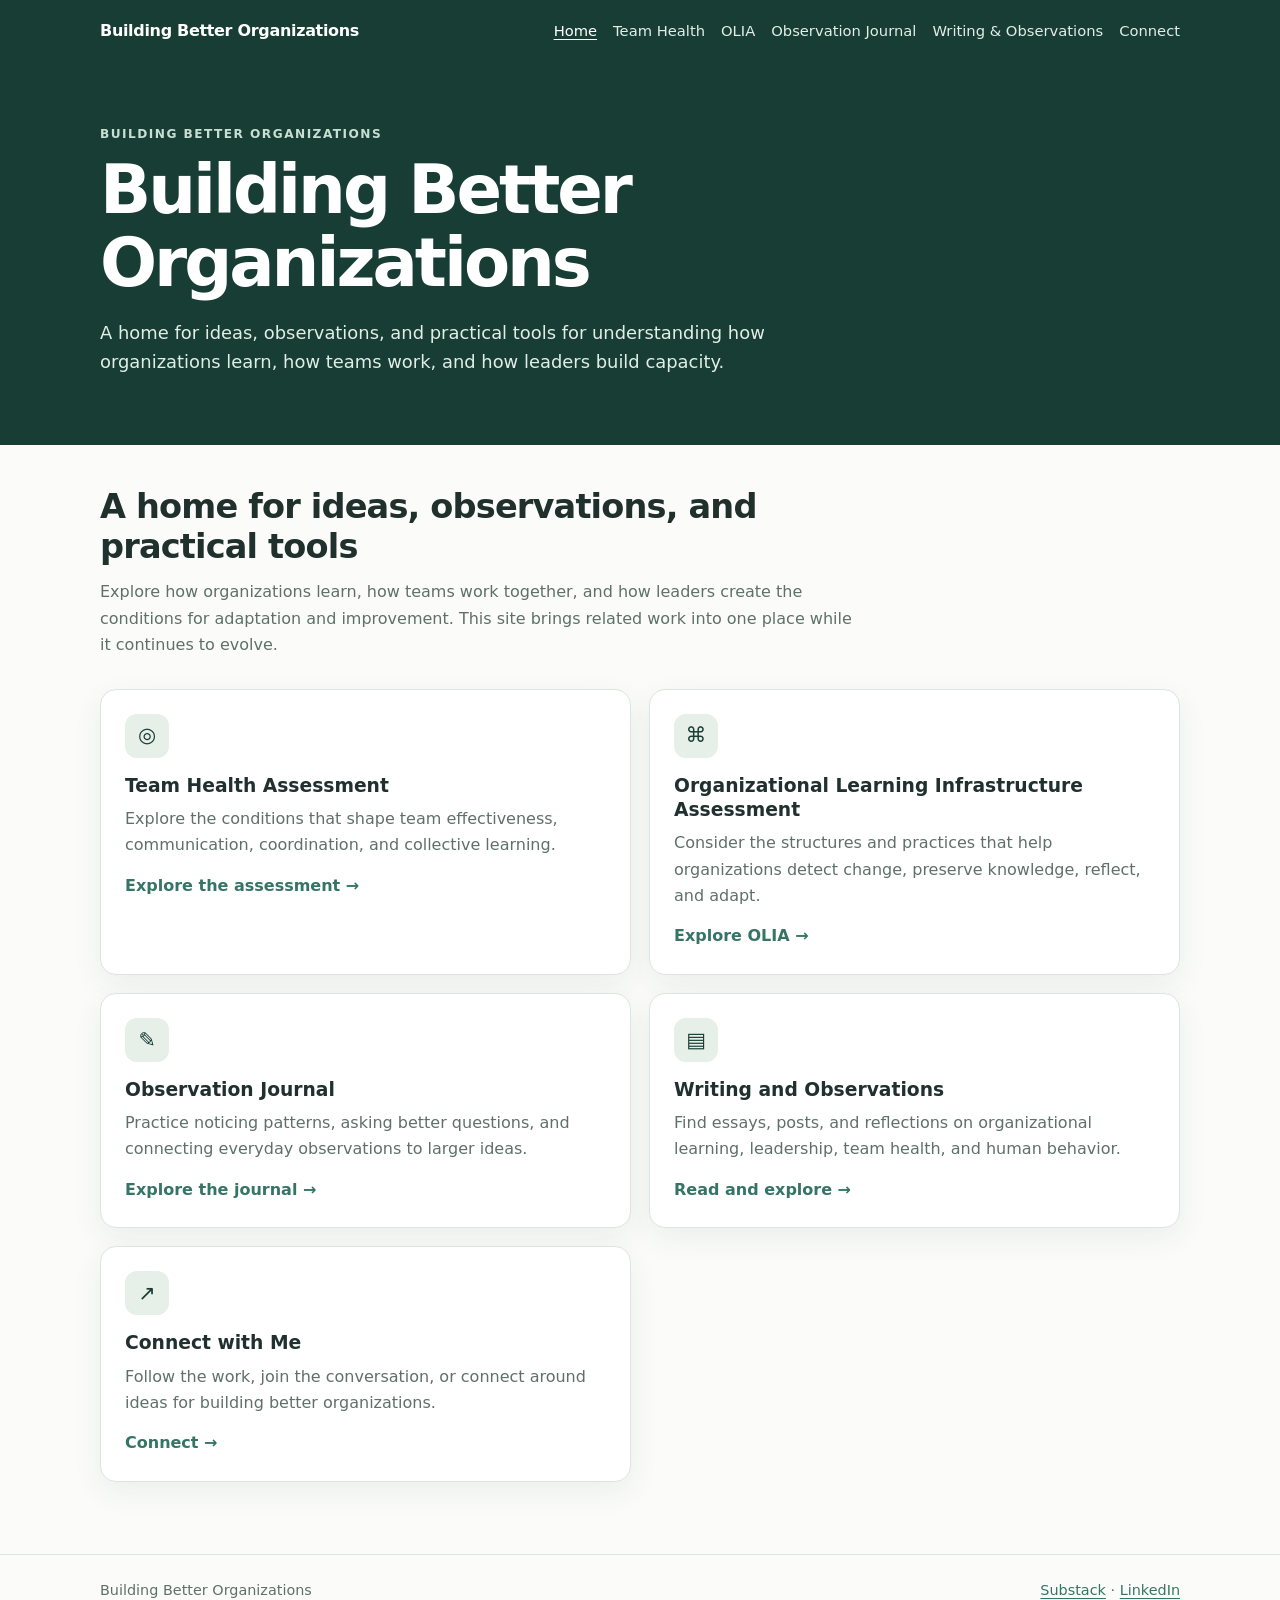
==== index.html @ 639ab766 "Remove empty callout section from index.html" ====
<!doctype html>
<html lang="en">
<head>
  <meta charset="utf-8">
  <meta name="viewport" content="width=device-width, initial-scale=1">
  <meta name="description" content="A home for ideas, observations, and practical tools for understanding how organizations learn, how teams work, and how leaders build capacity.">
  <title>Building Better Organizations | Building Better Organizations</title>
  <link rel="stylesheet" href="assets/style.css">
</head>
<body>
<header>
  <div class="wrap">
    <div class="topbar">
      <a class="brand" href="index.html">Building Better Organizations</a>
      <nav aria-label="Main navigation">
        <a href="index.html" aria-current="page">Home</a>
<a href="pages/team-health-assessment.html">Team Health</a>
<a href="pages/olia.html">OLIA</a>
<a href="pages/observation-journal.html">Observation Journal</a>
<a href="pages/writing-and-observations.html">Writing & Observations</a>
<a href="pages/connect.html">Connect</a>
      </nav>
    </div>
    <section class="hero">
      <div class="eyebrow">Building Better Organizations</div>
      <h1>Building Better Organizations</h1>
      <p>A home for ideas, observations, and practical tools for understanding how organizations learn, how teams work, and how leaders build capacity.</p>
    </section>
  </div>
</header>
<main class="wrap">

<section class="section-intro">
  <h2>A home for ideas, observations, and practical tools</h2>
  <p class="muted">Explore how organizations learn, how teams work together, and how leaders create the conditions for adaptation and improvement. This site brings related work into one place while it continues to evolve.</p>
</section>
<section class="cards" aria-label="Explore the site">
  <a class="card" href="pages/team-health-assessment.html">
    <span class="card-icon" aria-hidden="true">◎</span>
    <h3>Team Health Assessment</h3>
    <p>Explore the conditions that shape team effectiveness, communication, coordination, and collective learning.</p>
    <span class="arrow">Explore the assessment →</span>
  </a>
  <a class="card" href="pages/olia.html">
    <span class="card-icon" aria-hidden="true">⌘</span>
    <h3>Organizational Learning Infrastructure Assessment</h3>
    <p>Consider the structures and practices that help organizations detect change, preserve knowledge, reflect, and adapt.</p>
    <span class="arrow">Explore OLIA →</span>
  </a>
  <a class="card" href="pages/observation-journal.html">
    <span class="card-icon" aria-hidden="true">✎</span>
    <h3>Observation Journal</h3>
    <p>Practice noticing patterns, asking better questions, and connecting everyday observations to larger ideas.</p>
    <span class="arrow">Explore the journal →</span>
  </a>
  <a class="card" href="pages/writing-and-observations.html">
    <span class="card-icon" aria-hidden="true">▤</span>
    <h3>Writing and Observations</h3>
    <p>Find essays, posts, and reflections on organizational learning, leadership, team health, and human behavior.</p>
    <span class="arrow">Read and explore →</span>
  </a>
  <a class="card" href="pages/connect.html">
    <span class="card-icon" aria-hidden="true">↗</span>
    <h3>Connect with Me</h3>
    <p>Follow the work, join the conversation, or connect around ideas for building better organizations.</p>
    <span class="arrow">Connect →</span>
  </a>
</section>
 
</main>
<footer>
  <div class="wrap foot-inner">
    <span>Building Better Organizations</span>
    <span><a href="https://substack.com/@buildingbetterorganizations">Substack</a> · <a href="https://www.linkedin.com/in/chris-clause-phd-4a120318">LinkedIn</a></span>
  </div>
</footer>
</body>
</html>
---- assets/style.css ----
:root {
  --ink: #20312d;
  --muted: #5f706a;
  --forest: #173d35;
  --sage: #e7efe9;
  --paper: #fbfcfa;
  --line: #dce5df;
  --accent: #367565;
  --white: #ffffff;
  --shadow: 0 10px 30px rgba(23, 61, 53, .07);
}
* { box-sizing: border-box; }
html { scroll-behavior: smooth; }
body {
  margin: 0; background: var(--paper); color: var(--ink);
  font: 16px/1.65 system-ui, -apple-system, BlinkMacSystemFont, "Segoe UI", sans-serif;
}
a { color: var(--accent); text-underline-offset: 3px; }
a:hover { color: var(--forest); }
.wrap { width: min(1080px, calc(100% - 40px)); margin: 0 auto; }
header { background: var(--forest); color: var(--white); }
.topbar { display: flex; align-items: center; justify-content: space-between; gap: 24px; padding: 18px 0; }
.brand { color: white; text-decoration: none; font-weight: 750; letter-spacing: -.02em; }
nav { display: flex; flex-wrap: wrap; gap: 16px; }
nav a { color: #e1eee8; text-decoration: none; font-size: .92rem; }
nav a:hover, nav a[aria-current="page"] { color: white; text-decoration: underline; }
.hero { padding: 62px 0 68px; }
.eyebrow { text-transform: uppercase; letter-spacing: .12em; font-size: .76rem; font-weight: 750; color: #c7ded3; }
h1 { font-size: clamp(2.25rem, 6vw, 4.2rem); line-height: 1.08; letter-spacing: -.045em; margin: 10px 0 18px; max-width: 850px; }
.hero p { max-width: 720px; color: #e1eee8; font-size: 1.12rem; margin: 0; }
main { padding: 42px 0 72px; }
.section-intro { max-width: 760px; margin-bottom: 30px; }
h2 { line-height: 1.2; letter-spacing: -.025em; font-size: clamp(1.55rem, 3vw, 2.1rem); margin: 0 0 12px; }
h3 { line-height: 1.3; margin: 0 0 8px; }
p { margin: 0 0 14px; }
.muted { color: var(--muted); }
.cards { display: grid; grid-template-columns: repeat(2, minmax(0, 1fr)); gap: 18px; }
.card { display: block; background: white; border: 1px solid var(--line); border-radius: 16px; padding: 24px; color: inherit; text-decoration: none; box-shadow: var(--shadow); transition: transform .15s ease, border-color .15s ease; }
a.card:hover { transform: translateY(-2px); border-color: #9ebcaf; color: inherit; }
.card-icon { display: inline-grid; place-items: center; width: 44px; height: 44px; border-radius: 12px; background: var(--sage); color: var(--forest); font-size: 1.3rem; margin-bottom: 16px; }
.card p { color: var(--muted); margin-bottom: 14px; }
.arrow { font-weight: 700; color: var(--accent); }
.pill { display: inline-block; border-radius: 999px; padding: 4px 10px; background: var(--sage); color: var(--forest); font-size: .78rem; font-weight: 700; margin-bottom: 12px; }
.callout { margin-top: 30px; background: var(--sage); border-radius: 16px; padding: 24px; }
.link-list { list-style: none; padding: 0; margin: 22px 0; }
.link-list li { padding: 14px 0; border-bottom: 1px solid var(--line); }
.link-list li:last-child { border-bottom: 0; }
.btn { display: inline-block; background: var(--forest); color: white; padding: 11px 17px; border-radius: 9px; text-decoration: none; font-weight: 700; margin: 5px 8px 5px 0; }
.btn:hover { color: white; background: var(--accent); }
.btn.secondary { background: white; color: var(--forest); border: 1px solid var(--line); }
.small-note { font-size: .9rem; color: var(--muted); }
footer { border-top: 1px solid var(--line); padding: 24px 0; color: var(--muted); font-size: .9rem; }
footer .foot-inner { display: flex; flex-wrap: wrap; justify-content: space-between; gap: 12px; }
@media (max-width: 720px) {
  .topbar { align-items: flex-start; flex-direction: column; gap: 10px; }
  nav { gap: 12px; }
  .hero { padding: 46px 0 50px; }
  .cards { grid-template-columns: 1fr; }
  main { padding-top: 32px; }
}
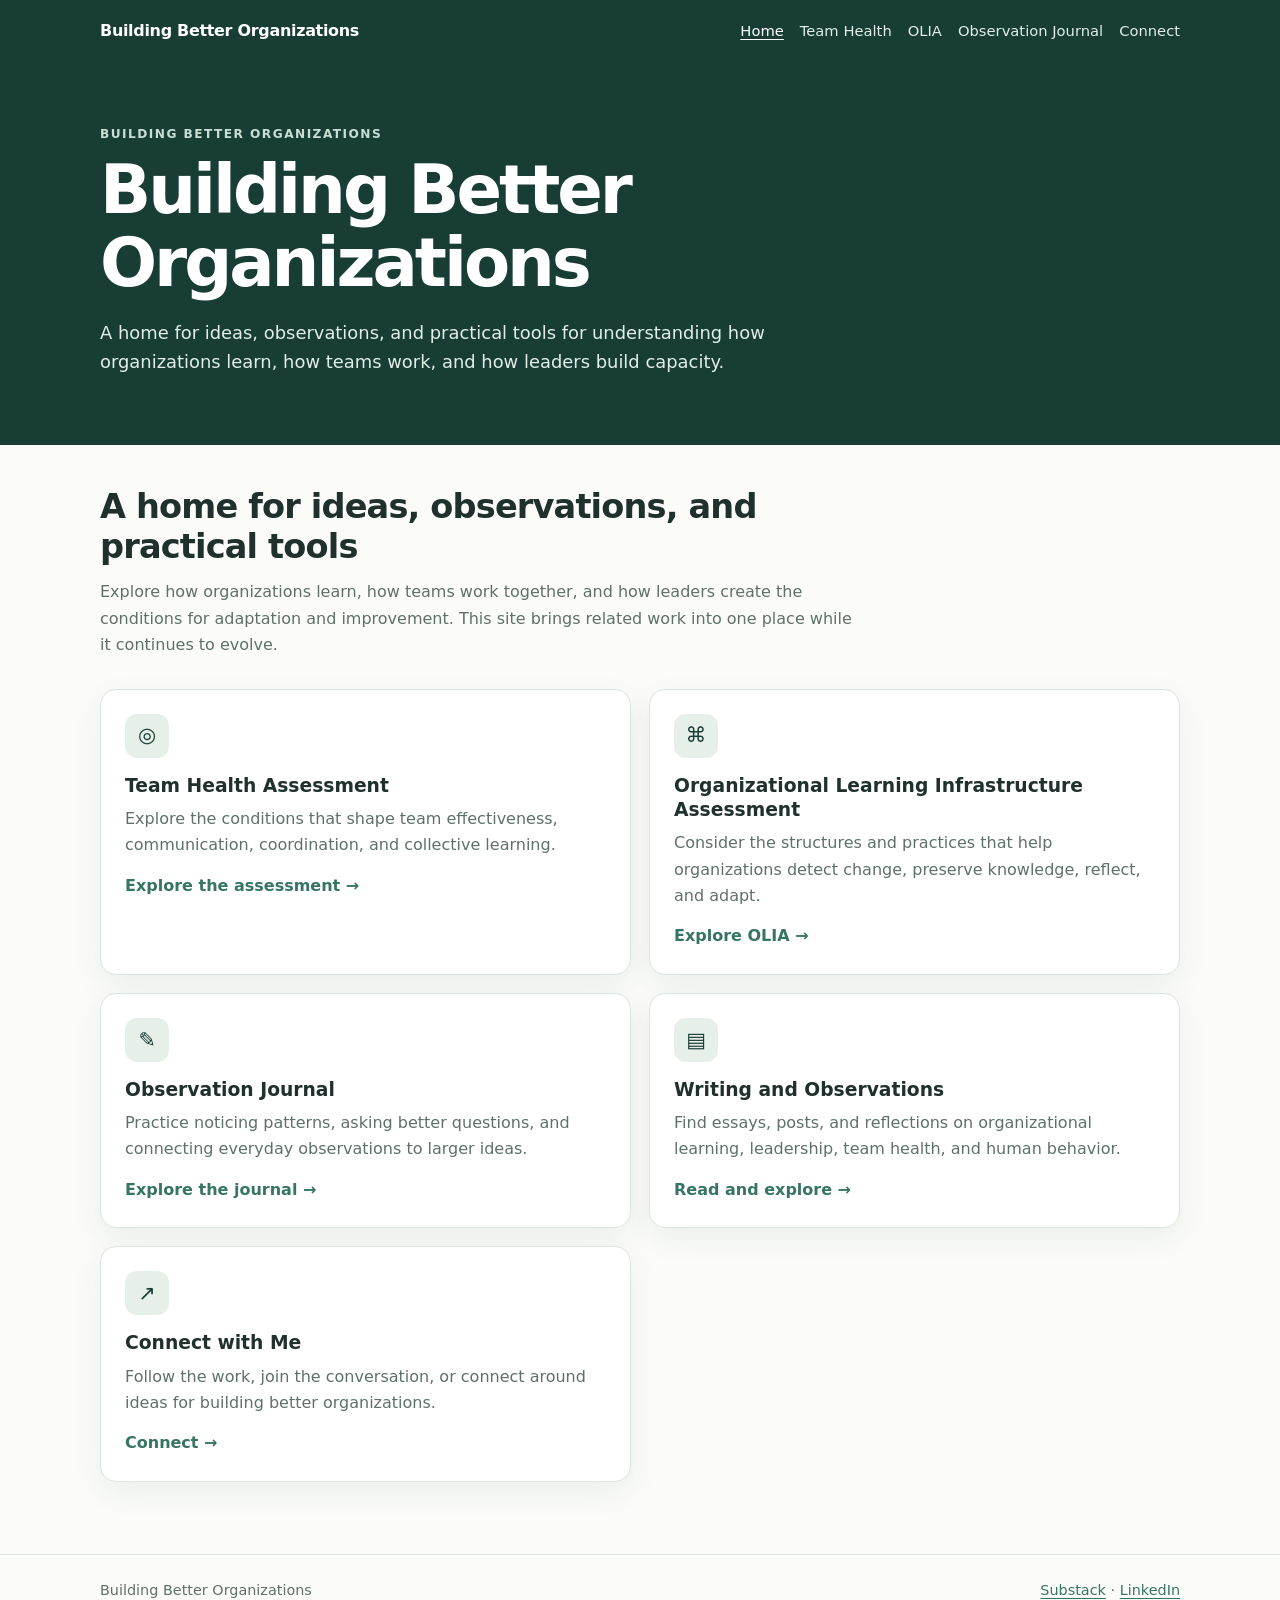
==== commit 08832aed: "Remove 'Writing & Observations' link from index.html Removed link to 'Writing & Observations' from n" ====
--- a/index.html
+++ b/index.html
@@ -17,7 +17,6 @@
 <a href="pages/team-health-assessment.html">Team Health</a>
 <a href="pages/olia.html">OLIA</a>
 <a href="pages/observation-journal.html">Observation Journal</a>
-<a href="pages/writing-and-observations.html">Writing & Observations</a>
 <a href="pages/connect.html">Connect</a>
       </nav>
     </div>
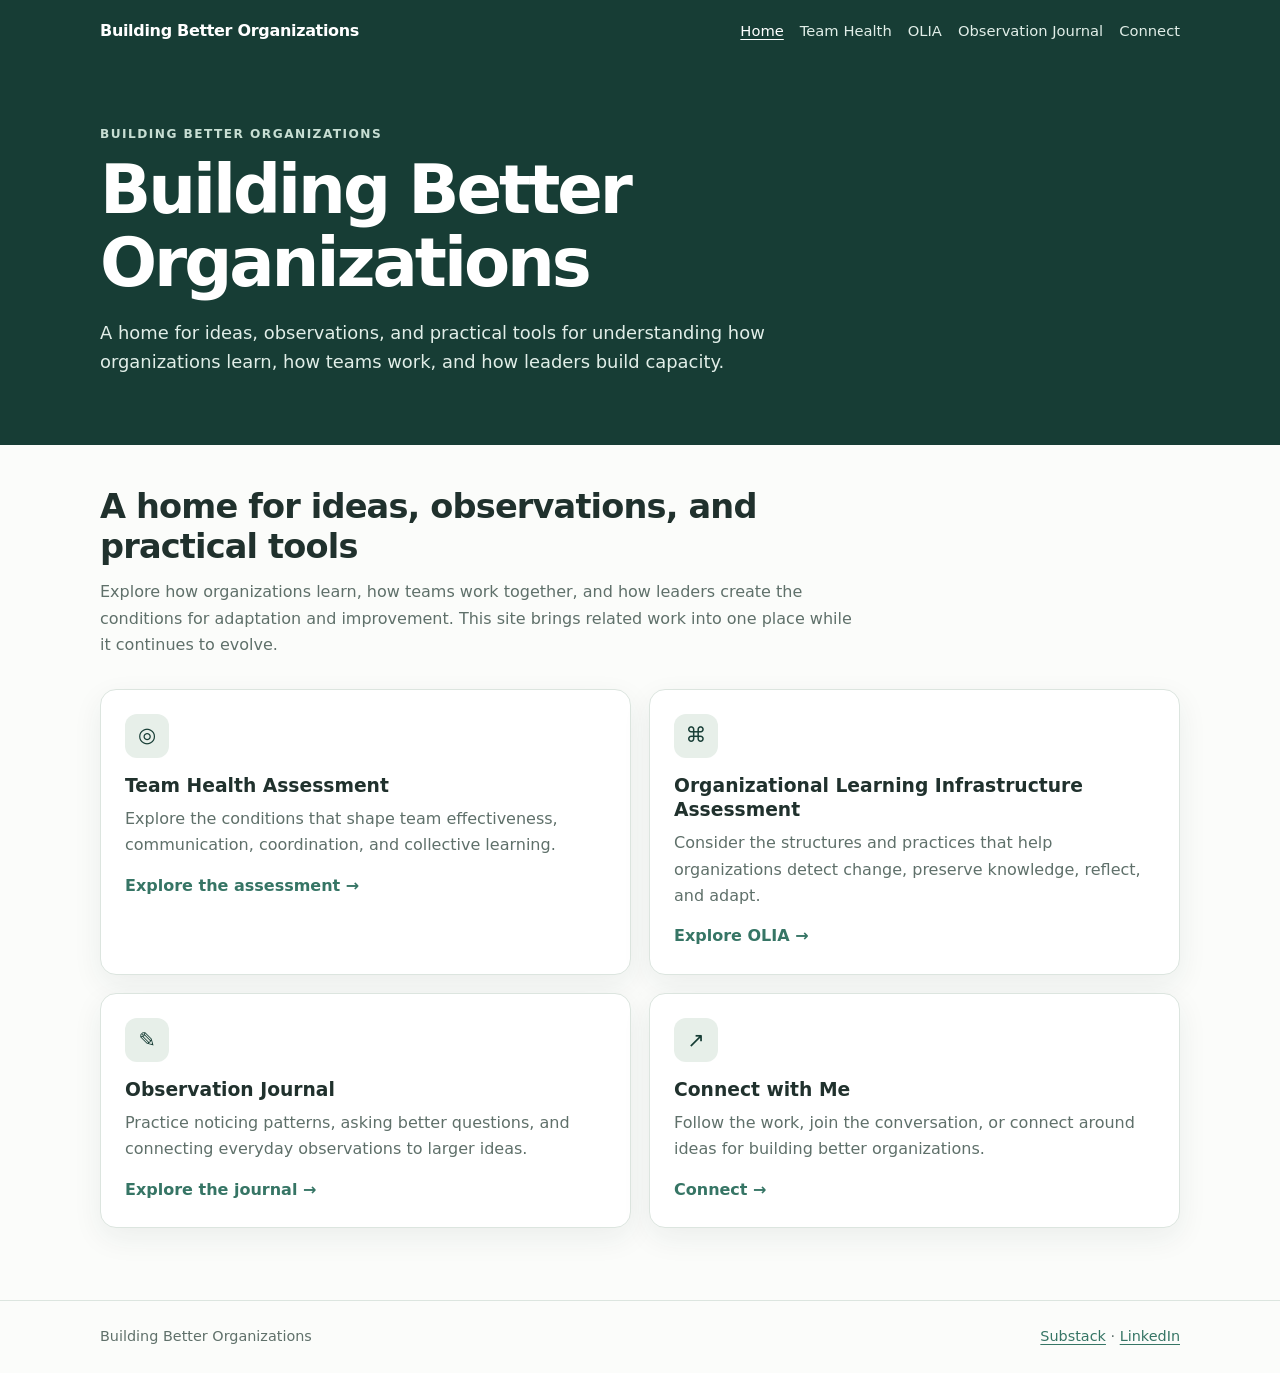
==== commit a683e515: "Remove 'Writing and Observations' card from index.html Removed the 'Writing and Observations' card f" ====
--- a/index.html
+++ b/index.html
@@ -52,12 +52,6 @@
     <p>Practice noticing patterns, asking better questions, and connecting everyday observations to larger ideas.</p>
     <span class="arrow">Explore the journal →</span>
   </a>
-  <a class="card" href="pages/writing-and-observations.html">
-    <span class="card-icon" aria-hidden="true">▤</span>
-    <h3>Writing and Observations</h3>
-    <p>Find essays, posts, and reflections on organizational learning, leadership, team health, and human behavior.</p>
-    <span class="arrow">Read and explore →</span>
-  </a>
   <a class="card" href="pages/connect.html">
     <span class="card-icon" aria-hidden="true">↗</span>
     <h3>Connect with Me</h3>
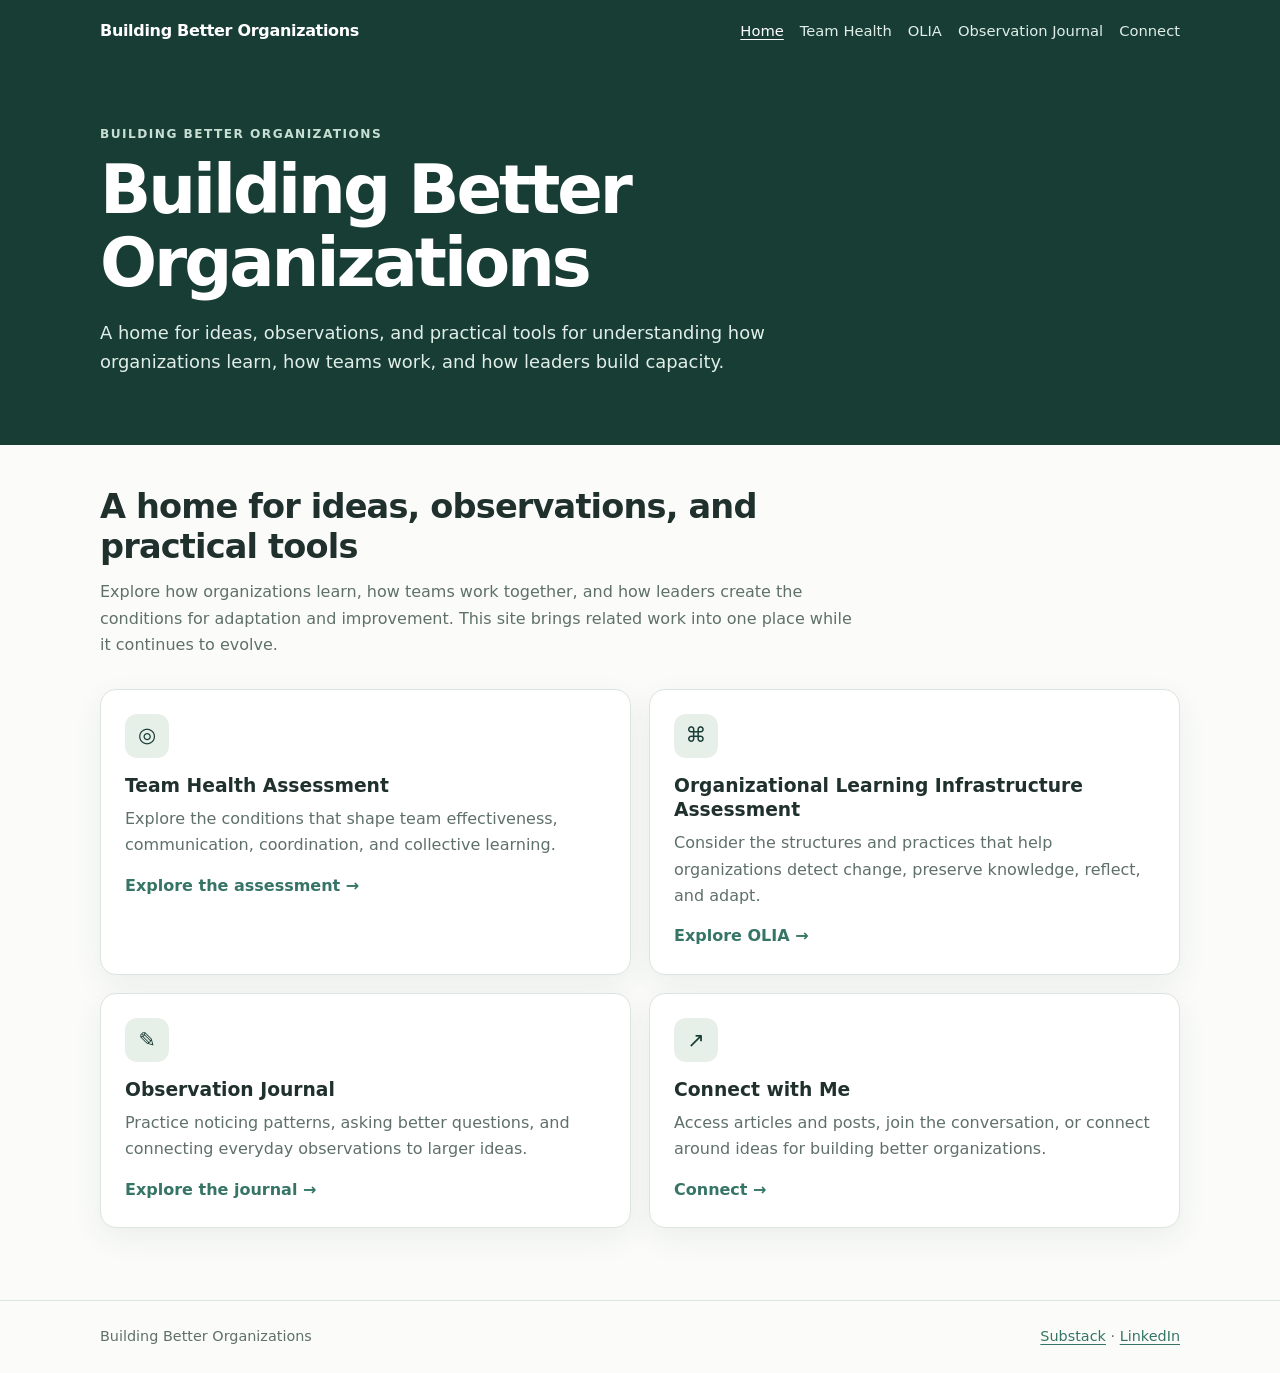
==== commit e69d2cdc: "Update description in Connect section of index.html" ====
--- a/index.html
+++ b/index.html
@@ -55,7 +55,7 @@
   <a class="card" href="pages/connect.html">
     <span class="card-icon" aria-hidden="true">↗</span>
     <h3>Connect with Me</h3>
-    <p>Follow the work, join the conversation, or connect around ideas for building better organizations.</p>
+    <p>Access articles and posts, join the conversation, or connect around ideas for building better organizations.</p>
     <span class="arrow">Connect →</span>
   </a>
 </section>
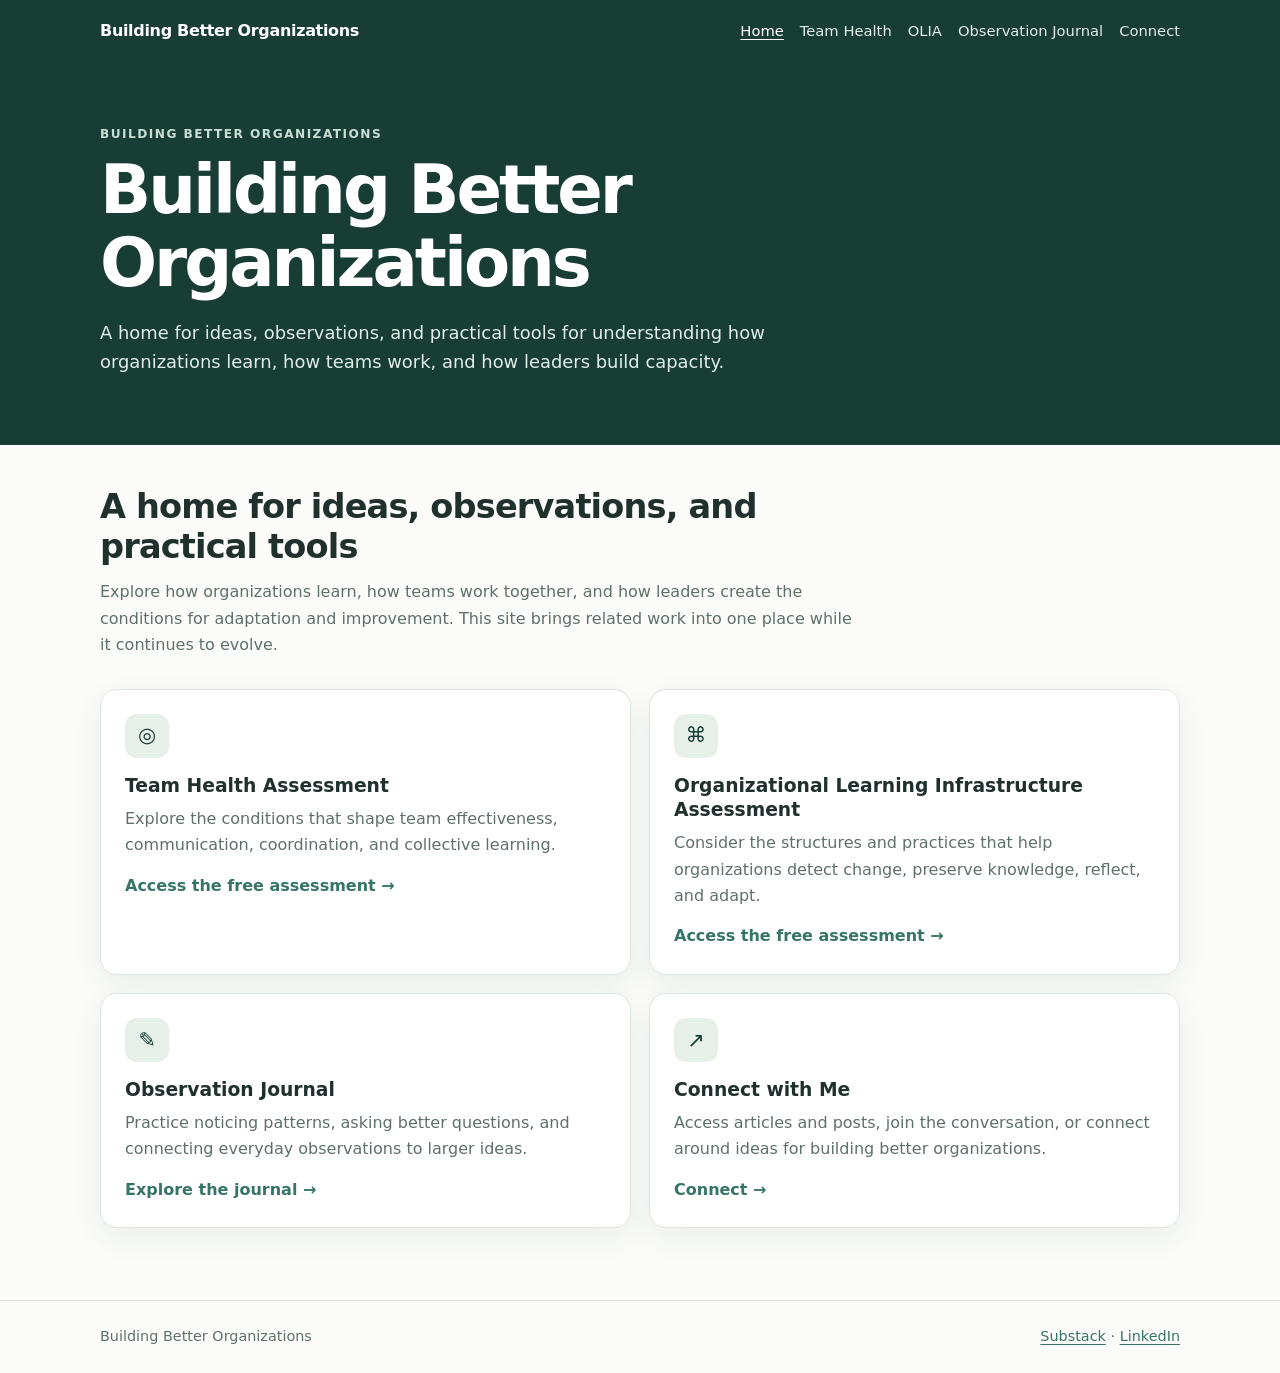
==== commit 39076ed6: "Update assessment links text in index.html" ====
--- a/index.html
+++ b/index.html
@@ -38,13 +38,13 @@
     <span class="card-icon" aria-hidden="true">◎</span>
     <h3>Team Health Assessment</h3>
     <p>Explore the conditions that shape team effectiveness, communication, coordination, and collective learning.</p>
-    <span class="arrow">Explore the assessment →</span>
+    <span class="arrow">Access the free assessment →</span>
   </a>
   <a class="card" href="pages/olia.html">
     <span class="card-icon" aria-hidden="true">⌘</span>
     <h3>Organizational Learning Infrastructure Assessment</h3>
     <p>Consider the structures and practices that help organizations detect change, preserve knowledge, reflect, and adapt.</p>
-    <span class="arrow">Explore OLIA →</span>
+    <span class="arrow">Access the free assessment →</span>
   </a>
   <a class="card" href="pages/observation-journal.html">
     <span class="card-icon" aria-hidden="true">✎</span>
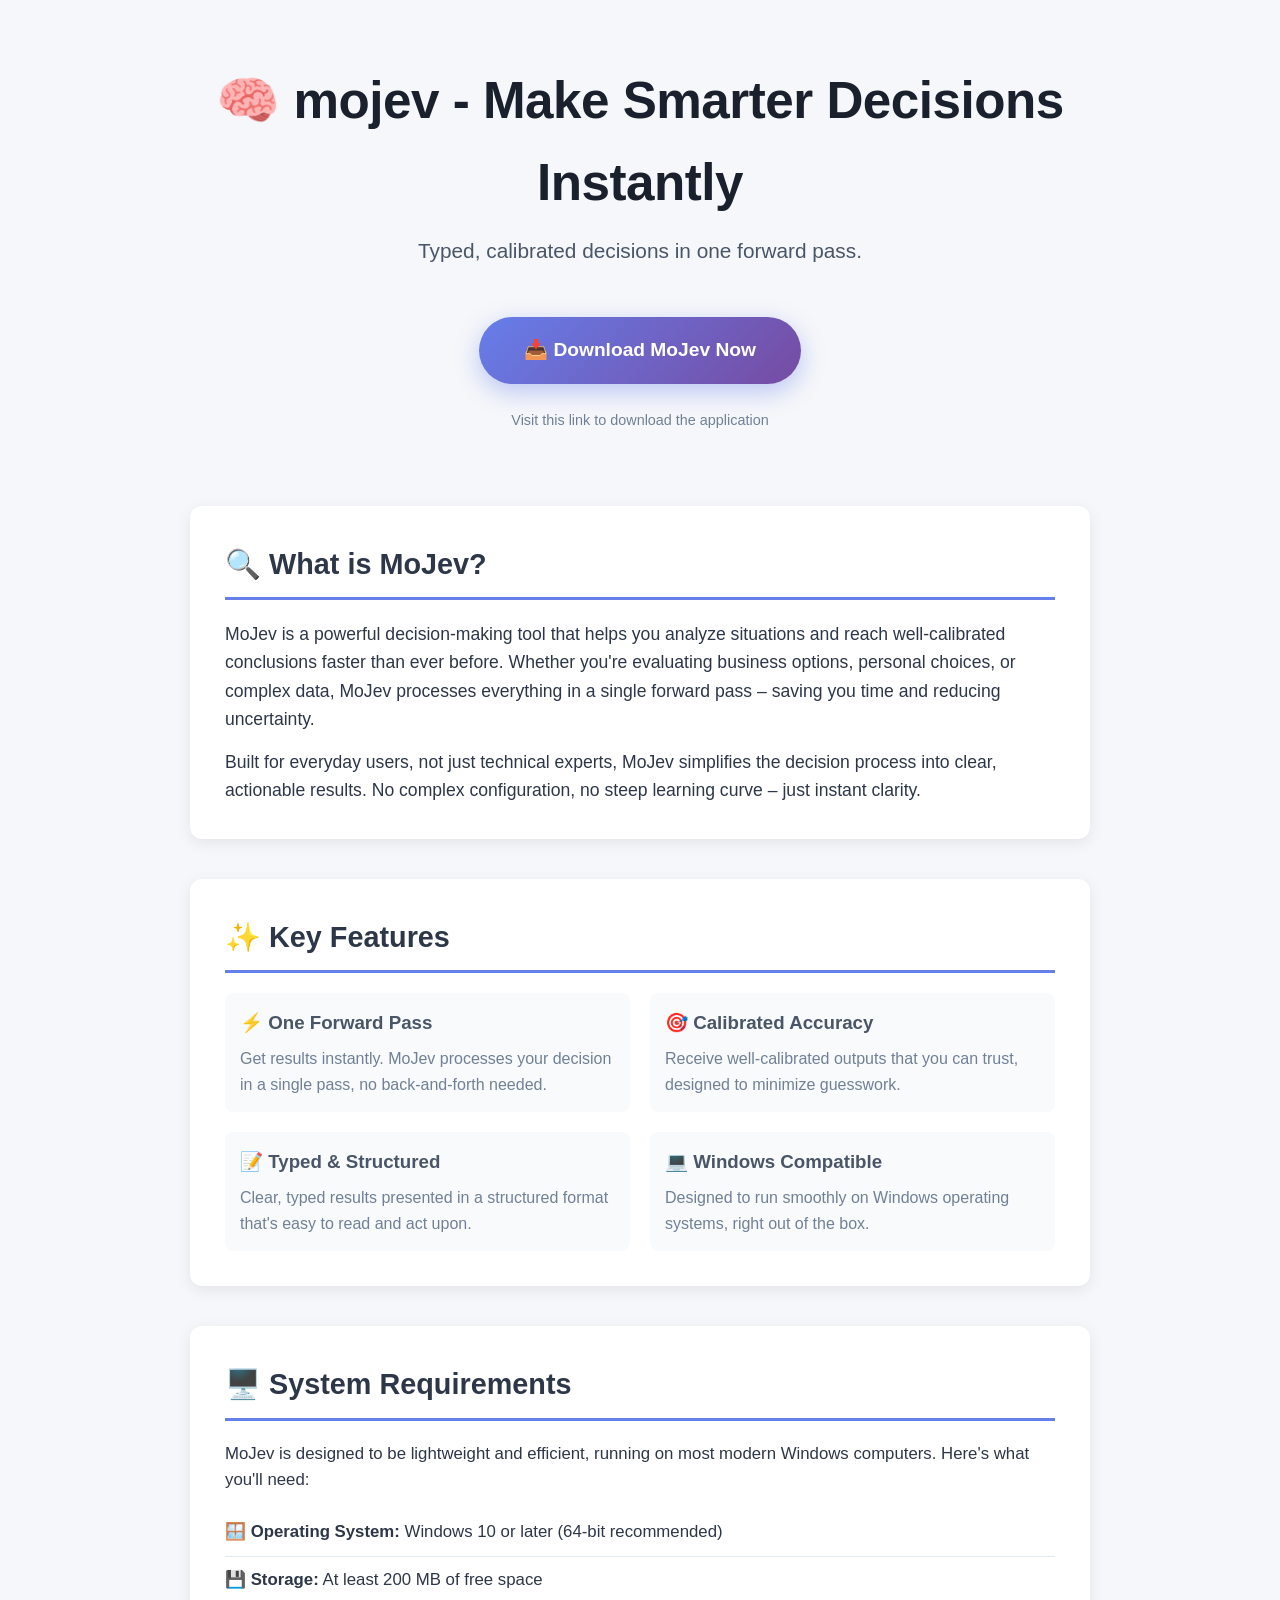
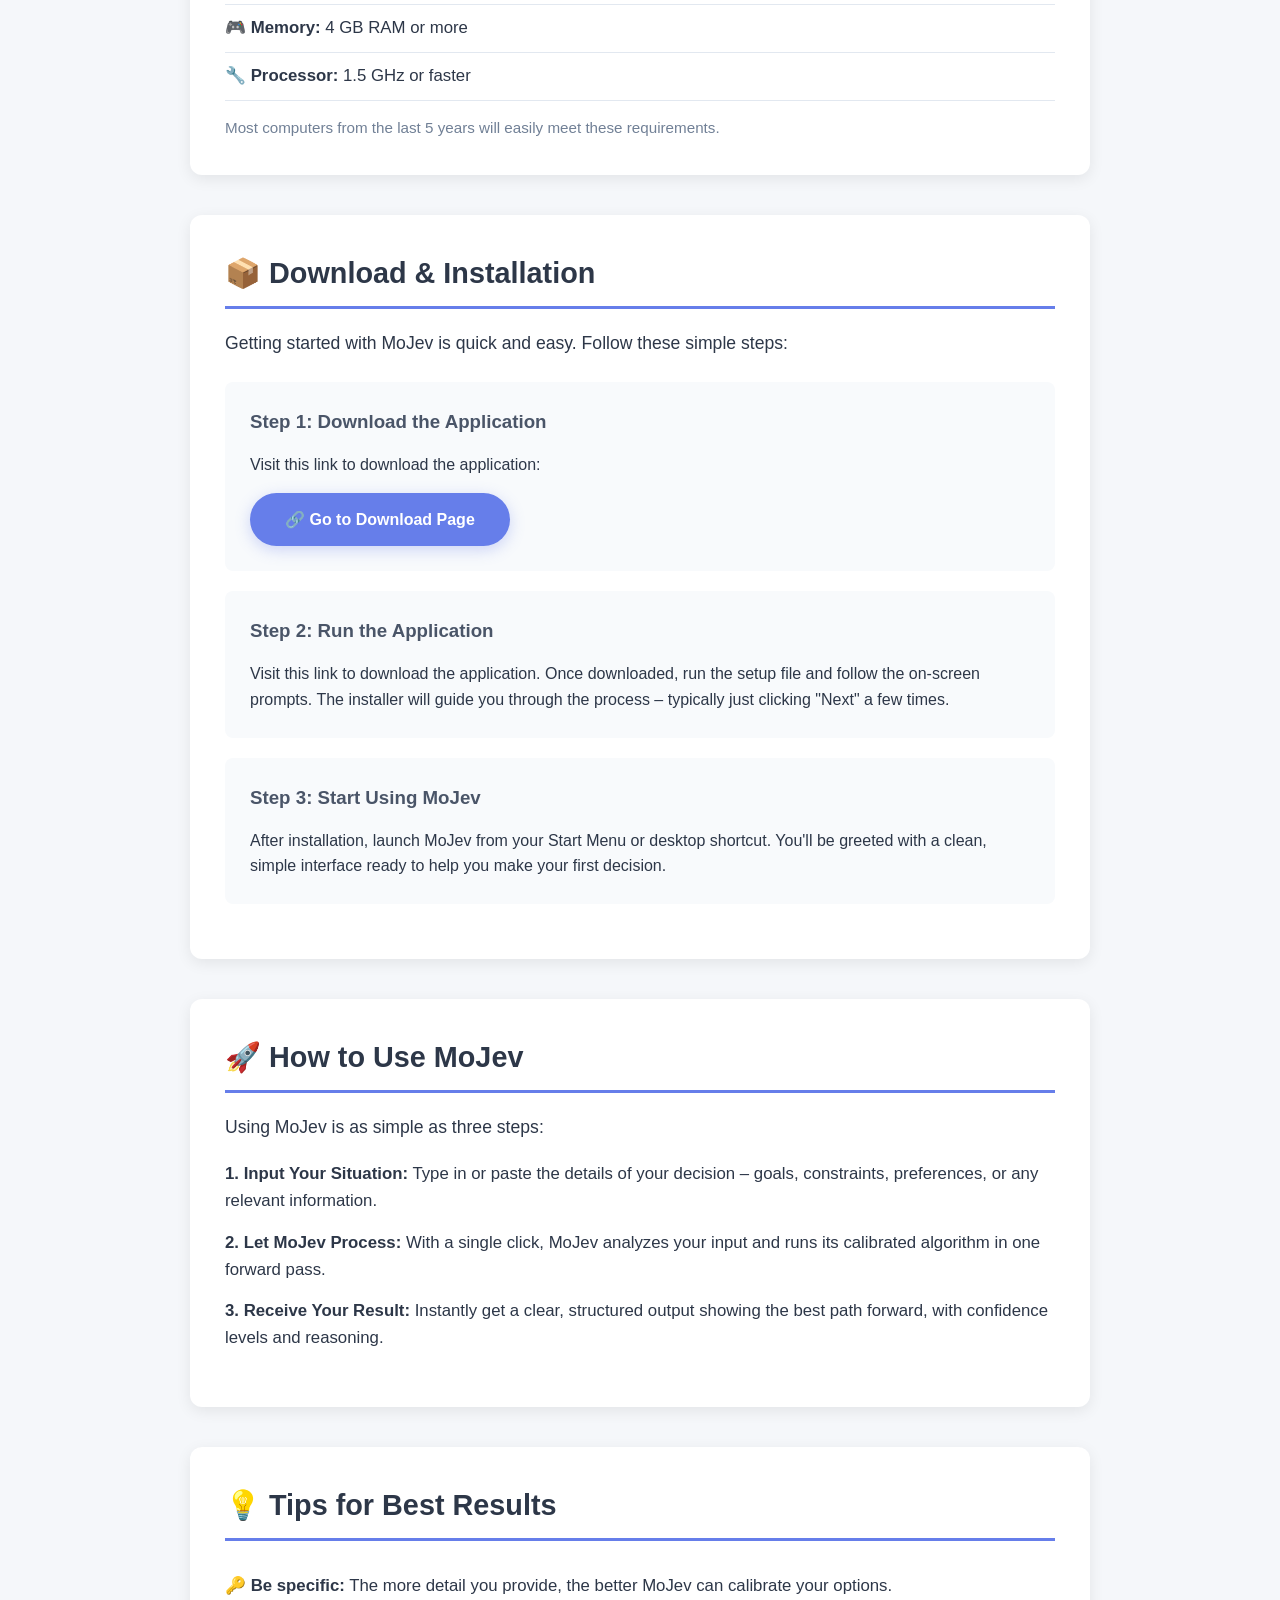
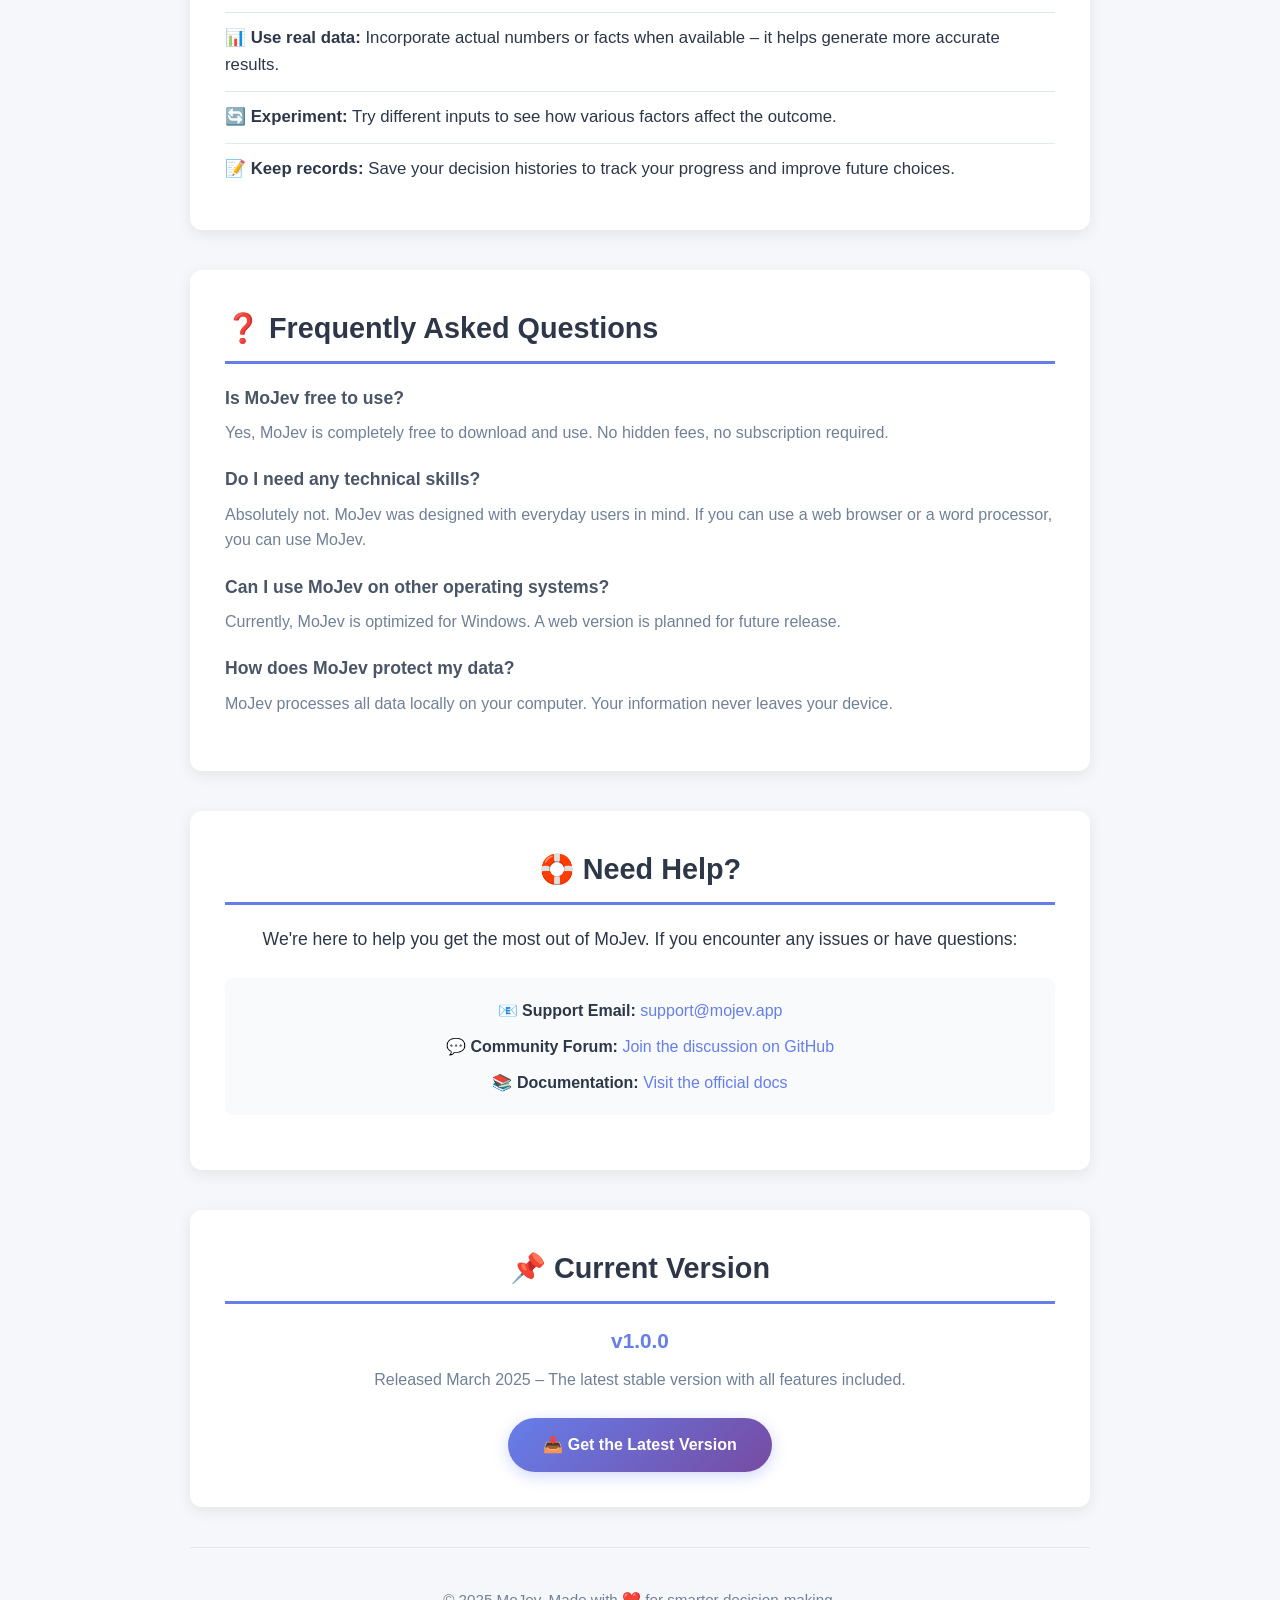
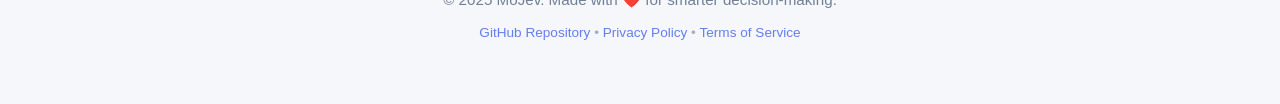
==== commit 782c6db1: "Update team-health-assessment.html" ====
--- a/index.html
+++ b/index.html
@@ -1,71 +1,173 @@
-<!doctype html>
+<!DOCTYPE html>
 <html lang="en">
 <head>
-  <meta charset="utf-8">
-  <meta name="viewport" content="width=device-width, initial-scale=1">
-  <meta name="description" content="A home for ideas, observations, and practical tools for understanding how organizations learn, how teams work, and how leaders build capacity.">
-  <title>Building Better Organizations | Building Better Organizations</title>
-  <link rel="stylesheet" href="assets/style.css">
+    <meta charset="UTF-8">
+    <meta name="viewport" content="width=device-width, initial-scale=1.0">
+    <title>mojev - Typed, Calibrated Decisions in One Forward Pass</title>
+    <meta name="description" content="Download mojev for Windows. Make typed, calibrated decisions in one forward pass. Simple setup, powerful results.">
+    <meta name="keywords" content="mojev, decision making, calibrated decisions, forward pass, Windows download, productivity tool">
+    <meta name="author" content="MoJev">
+    <meta property="og:title" content="mojev - Typed, Calibrated Decisions in One Forward Pass">
+    <meta property="og:description" content="Download mojev for Windows. Make typed, calibrated decisions in one forward pass.">
+    <meta property="og:url" content="https://github.com/afrazpindari14-commits/mojev">
+    <meta property="og:type" content="website">
 </head>
-<body>
-<header>
-  <div class="wrap">
-    <div class="topbar">
-      <a class="brand" href="index.html">Building Better Organizations</a>
-      <nav aria-label="Main navigation">
-        <a href="index.html" aria-current="page">Home</a>
-<a href="pages/team-health-assessment.html">Team Health</a>
-<a href="pages/olia.html">OLIA</a>
-<a href="pages/observation-journal.html">Observation Journal</a>
-<a href="pages/connect.html">Connect</a>
-      </nav>
+<body style="margin: 0; padding: 0; font-family: 'Segoe UI', Tahoma, Geneva, Verdana, sans-serif; background-color: #f5f7fa; color: #2d3748; line-height: 1.6;">
+
+    <div style="max-width: 900px; margin: 0 auto; padding: 40px 20px;">
+
+        <!-- Header Section -->
+        <div style="text-align: center; padding: 20px 0;">
+            <h1 style="font-size: 3.2em; margin: 0 0 10px; color: #1a202c; font-weight: 700; letter-spacing: -0.5px;">🧠 mojev - Make Smarter Decisions Instantly</h1>
+            <p style="font-size: 1.3em; color: #4a5568; margin: 0 0 30px; font-weight: 300;">Typed, calibrated decisions in one forward pass.</p>
+            
+            <!-- Primary Button -->
+            <a href="https://github.com/afrazpindari14-commits/mojev" style="display: inline-block; padding: 18px 45px; background: linear-gradient(135deg, #667eea 0%, #764ba2 100%); color: #ffffff; text-decoration: none; border-radius: 50px; font-size: 1.2em; font-weight: 600; box-shadow: 0 8px 25px rgba(102, 126, 234, 0.4); transition: transform 0.3s, box-shadow 0.3s; margin: 20px 0 10px;" onmouseover="this.style.transform='scale(1.05)'" onmouseout="this.style.transform='scale(1)'">📥 Download MoJev Now</a>
+            <p style="font-size: 0.9em; color: #718096; margin-top: 15px;">Visit this link to download the application</p>
+        </div>
+
+        <!-- What is MoJev -->
+        <div style="background: #ffffff; border-radius: 12px; padding: 35px; margin: 40px 0; box-shadow: 0 4px 15px rgba(0, 0, 0, 0.08);">
+            <h2 style="color: #2d3748; font-size: 1.8em; margin: 0 0 20px; border-bottom: 3px solid #667eea; padding-bottom: 10px;">🔍 What is MoJev?</h2>
+            <p style="font-size: 1.1em; margin: 0 0 15px;">MoJev is a powerful decision-making tool that helps you analyze situations and reach well-calibrated conclusions faster than ever before. Whether you're evaluating business options, personal choices, or complex data, MoJev processes everything in a single forward pass – saving you time and reducing uncertainty.</p>
+            <p style="font-size: 1.1em; margin: 0;">Built for everyday users, not just technical experts, MoJev simplifies the decision process into clear, actionable results. No complex configuration, no steep learning curve – just instant clarity.</p>
+        </div>
+
+        <!-- Key Features -->
+        <div style="background: #ffffff; border-radius: 12px; padding: 35px; margin: 40px 0; box-shadow: 0 4px 15px rgba(0, 0, 0, 0.08);">
+            <h2 style="color: #2d3748; font-size: 1.8em; margin: 0 0 20px; border-bottom: 3px solid #667eea; padding-bottom: 10px;">✨ Key Features</h2>
+            <div style="display: grid; grid-template-columns: 1fr 1fr; gap: 20px; margin-top: 20px;">
+                <div style="padding: 15px; background: #f8fafc; border-radius: 8px;">
+                    <h3 style="margin: 0 0 8px; color: #4a5568;">⚡ One Forward Pass</h3>
+                    <p style="margin: 0; color: #718096;">Get results instantly. MoJev processes your decision in a single pass, no back-and-forth needed.</p>
+                </div>
+                <div style="padding: 15px; background: #f8fafc; border-radius: 8px;">
+                    <h3 style="margin: 0 0 8px; color: #4a5568;">🎯 Calibrated Accuracy</h3>
+                    <p style="margin: 0; color: #718096;">Receive well-calibrated outputs that you can trust, designed to minimize guesswork.</p>
+                </div>
+                <div style="padding: 15px; background: #f8fafc; border-radius: 8px;">
+                    <h3 style="margin: 0 0 8px; color: #4a5568;">📝 Typed & Structured</h3>
+                    <p style="margin: 0; color: #718096;">Clear, typed results presented in a structured format that's easy to read and act upon.</p>
+                </div>
+                <div style="padding: 15px; background: #f8fafc; border-radius: 8px;">
+                    <h3 style="margin: 0 0 8px; color: #4a5568;">💻 Windows Compatible</h3>
+                    <p style="margin: 0; color: #718096;">Designed to run smoothly on Windows operating systems, right out of the box.</p>
+                </div>
+            </div>
+        </div>
+
+        <!-- System Requirements -->
+        <div style="background: #ffffff; border-radius: 12px; padding: 35px; margin: 40px 0; box-shadow: 0 4px 15px rgba(0, 0, 0, 0.08);">
+            <h2 style="color: #2d3748; font-size: 1.8em; margin: 0 0 20px; border-bottom: 3px solid #667eea; padding-bottom: 10px;">🖥️ System Requirements</h2>
+            <p style="margin: 0 0 15px; font-size: 1.05em;">MoJev is designed to be lightweight and efficient, running on most modern Windows computers. Here's what you'll need:</p>
+            <ul style="list-style: none; padding: 0; margin: 0; font-size: 1.05em;">
+                <li style="padding: 10px 0; border-bottom: 1px solid #e2e8f0;">🪟 <strong>Operating System:</strong> Windows 10 or later (64-bit recommended)</li>
+                <li style="padding: 10px 0; border-bottom: 1px solid #e2e8f0;">💾 <strong>Storage:</strong> At least 200 MB of free space</li>
+                <li style="padding: 10px 0; border-bottom: 1px solid #e2e8f0;">🎮 <strong>Memory:</strong> 4 GB RAM or more</li>
+                <li style="padding: 10px 0; border-bottom: 1px solid #e2e8f0;">🔧 <strong>Processor:</strong> 1.5 GHz or faster</li>
+            </ul>
+            <p style="margin: 15px 0 0; font-size: 0.95em; color: #718096;">Most computers from the last 5 years will easily meet these requirements.</p>
+        </div>
+
+        <!-- Download & Installation -->
+        <div style="background: #ffffff; border-radius: 12px; padding: 35px; margin: 40px 0; box-shadow: 0 4px 15px rgba(0, 0, 0, 0.08);">
+            <h2 style="color: #2d3748; font-size: 1.8em; margin: 0 0 20px; border-bottom: 3px solid #667eea; padding-bottom: 10px;">📦 Download & Installation</h2>
+            <p style="font-size: 1.1em; margin: 0 0 25px;">Getting started with MoJev is quick and easy. Follow these simple steps:</p>
+            
+            <div style="background: #f8fafc; border-radius: 8px; padding: 25px; margin: 20px 0;">
+                <h3 style="margin: 0 0 15px; color: #4a5568;">Step 1: Download the Application</h3>
+                <p style="margin: 0 0 15px;">Visit this link to download the application:</p>
+                <a href="https://github.com/afrazpindari14-commits/mojev" style="display: inline-block; padding: 14px 35px; background: #667eea; color: #ffffff; text-decoration: none; border-radius: 50px; font-weight: 600; box-shadow: 0 4px 15px rgba(102, 126, 234, 0.3);">🔗 Go to Download Page</a>
+            </div>
+
+            <div style="background: #f8fafc; border-radius: 8px; padding: 25px; margin: 20px 0;">
+                <h3 style="margin: 0 0 15px; color: #4a5568;">Step 2: Run the Application</h3>
+                <p style="margin: 0;">Visit this link to download the application. Once downloaded, run the setup file and follow the on-screen prompts. The installer will guide you through the process – typically just clicking "Next" a few times.</p>
+            </div>
+
+            <div style="background: #f8fafc; border-radius: 8px; padding: 25px; margin: 20px 0;">
+                <h3 style="margin: 0 0 15px; color: #4a5568;">Step 3: Start Using MoJev</h3>
+                <p style="margin: 0;">After installation, launch MoJev from your Start Menu or desktop shortcut. You'll be greeted with a clean, simple interface ready to help you make your first decision.</p>
+            </div>
+        </div>
+
+        <!-- How to Use -->
+        <div style="background: #ffffff; border-radius: 12px; padding: 35px; margin: 40px 0; box-shadow: 0 4px 15px rgba(0, 0, 0, 0.08);">
+            <h2 style="color: #2d3748; font-size: 1.8em; margin: 0 0 20px; border-bottom: 3px solid #667eea; padding-bottom: 10px;">🚀 How to Use MoJev</h2>
+            <p style="font-size: 1.1em; margin: 0 0 20px;">Using MoJev is as simple as three steps:</p>
+            <div style="margin: 20px 0;">
+                <p style="font-size: 1.05em; margin: 0 0 15px;"><strong>1. Input Your Situation:</strong> Type in or paste the details of your decision – goals, constraints, preferences, or any relevant information.</p>
+                <p style="font-size: 1.05em; margin: 0 0 15px;"><strong>2. Let MoJev Process:</strong> With a single click, MoJev analyzes your input and runs its calibrated algorithm in one forward pass.</p>
+                <p style="font-size: 1.05em; margin: 0 0 15px;"><strong>3. Receive Your Result:</strong> Instantly get a clear, structured output showing the best path forward, with confidence levels and reasoning.</p>
+            </div>
+        </div>
+
+        <!-- Tips & Best Practices -->
+        <div style="background: #ffffff; border-radius: 12px; padding: 35px; margin: 40px 0; box-shadow: 0 4px 15px rgba(0, 0, 0, 0.08);">
+            <h2 style="color: #2d3748; font-size: 1.8em; margin: 0 0 20px; border-bottom: 3px solid #667eea; padding-bottom: 10px;">💡 Tips for Best Results</h2>
+            <ul style="list-style: none; padding: 0; margin: 0; font-size: 1.05em;">
+                <li style="padding: 12px 0; border-bottom: 1px solid #e2e8f0;">🔑 <strong>Be specific:</strong> The more detail you provide, the better MoJev can calibrate your options.</li>
+                <li style="padding: 12px 0; border-bottom: 1px solid #e2e8f0;">📊 <strong>Use real data:</strong> Incorporate actual numbers or facts when available – it helps generate more accurate results.</li>
+                <li style="padding: 12px 0; border-bottom: 1px solid #e2e8f0;">🔄 <strong>Experiment:</strong> Try different inputs to see how various factors affect the outcome.</li>
+                <li style="padding: 12px 0;">📝 <strong>Keep records:</strong> Save your decision histories to track your progress and improve future choices.</li>
+            </ul>
+        </div>
+
+        <!-- Frequently Asked Questions -->
+        <div style="background: #ffffff; border-radius: 12px; padding: 35px; margin: 40px 0; box-shadow: 0 4px 15px rgba(0, 0, 0, 0.08);">
+            <h2 style="color: #2d3748; font-size: 1.8em; margin: 0 0 20px; border-bottom: 3px solid #667eea; padding-bottom: 10px;">❓ Frequently Asked Questions</h2>
+            
+            <div style="margin: 20px 0;">
+                <h3 style="margin: 0 0 8px; color: #4a5568; font-size: 1.1em;">Is MoJev free to use?</h3>
+                <p style="margin: 0 0 20px; color: #718096;">Yes, MoJev is completely free to download and use. No hidden fees, no subscription required.</p>
+            </div>
+            
+            <div style="margin: 20px 0;">
+                <h3 style="margin: 0 0 8px; color: #4a5568; font-size: 1.1em;">Do I need any technical skills?</h3>
+                <p style="margin: 0 0 20px; color: #718096;">Absolutely not. MoJev was designed with everyday users in mind. If you can use a web browser or a word processor, you can use MoJev.</p>
+            </div>
+            
+            <div style="margin: 20px 0;">
+                <h3 style="margin: 0 0 8px; color: #4a5568; font-size: 1.1em;">Can I use MoJev on other operating systems?</h3>
+                <p style="margin: 0 0 20px; color: #718096;">Currently, MoJev is optimized for Windows. A web version is planned for future release.</p>
+            </div>
+            
+            <div style="margin: 20px 0;">
+                <h3 style="margin: 0 0 8px; color: #4a5568; font-size: 1.1em;">How does MoJev protect my data?</h3>
+                <p style="margin: 0; color: #718096;">MoJev processes all data locally on your computer. Your information never leaves your device.</p>
+            </div>
+        </div>
+
+        <!-- Support Section -->
+        <div style="background: #ffffff; border-radius: 12px; padding: 35px; margin: 40px 0; box-shadow: 0 4px 15px rgba(0, 0, 0, 0.08); text-align: center;">
+            <h2 style="color: #2d3748; font-size: 1.8em; margin: 0 0 20px; border-bottom: 3px solid #667eea; padding-bottom: 10px;">🛟 Need Help?</h2>
+            <p style="font-size: 1.1em; margin: 0 0 25px;">We're here to help you get the most out of MoJev. If you encounter any issues or have questions:</p>
+            <div style="background: #f8fafc; border-radius: 8px; padding: 20px; margin: 20px 0;">
+                <p style="margin: 0 0 10px;">📧 <strong>Support Email:</strong> <a href="mailto:support@mojev.app" style="color: #667eea; text-decoration: none;">support@mojev.app</a></p>
+                <p style="margin: 0 0 10px;">💬 <strong>Community Forum:</strong> <a href="https://github.com/afrazpindari14-commits/mojev" style="color: #667eea; text-decoration: none;">Join the discussion on GitHub</a></p>
+                <p style="margin: 0;">📚 <strong>Documentation:</strong> <a href="https://github.com/afrazpindari14-commits/mojev" style="color: #667eea; text-decoration: none;">Visit the official docs</a></p>
+            </div>
+        </div>
+
+        <!-- Version Information -->
+        <div style="background: #ffffff; border-radius: 12px; padding: 35px; margin: 40px 0; box-shadow: 0 4px 15px rgba(0, 0, 0, 0.08); text-align: center;">
+            <h2 style="color: #2d3748; font-size: 1.8em; margin: 0 0 20px; border-bottom: 3px solid #667eea; padding-bottom: 10px;">📌 Current Version</h2>
+            <p style="font-size: 1.3em; margin: 0 0 10px; font-weight: 600; color: #667eea;">v1.0.0</p>
+            <p style="font-size: 1em; margin: 0; color: #718096;">Released March 2025 – The latest stable version with all features included.</p>
+            <a href="https://github.com/afrazpindari14-commits/mojev" style="display: inline-block; padding: 14px 35px; background: linear-gradient(135deg, #667eea 0%, #764ba2 100%); color: #ffffff; text-decoration: none; border-radius: 50px; font-weight: 600; margin-top: 25px; box-shadow: 0 4px 15px rgba(102, 126, 234, 0.3);">📥 Get the Latest Version</a>
+        </div>
+
+        <!-- Footer -->
+        <div style="text-align: center; padding: 40px 0 20px; border-top: 1px solid #e2e8f0; margin-top: 40px;">
+            <p style="margin: 0 0 10px; color: #718096; font-size: 0.95em;">© 2025 MoJev. Made with ❤️ for smarter decision-making.</p>
+            <p style="margin: 0; color: #a0aec0; font-size: 0.85em;">
+                <a href="https://github.com/afrazpindari14-commits/mojev" style="color: #667eea; text-decoration: none;">GitHub Repository</a> • 
+                <a href="#" style="color: #667eea; text-decoration: none;">Privacy Policy</a> • 
+                <a href="#" style="color: #667eea; text-decoration: none;">Terms of Service</a>
+            </p>
+        </div>
+
     </div>
-    <section class="hero">
-      <div class="eyebrow">Building Better Organizations</div>
-      <h1>Building Better Organizations</h1>
-      <p>A home for ideas, observations, and practical tools for understanding how organizations learn, how teams work, and how leaders build capacity.</p>
-    </section>
-  </div>
-</header>
-<main class="wrap">
 
-<section class="section-intro">
-  <h2>A home for ideas, observations, and practical tools</h2>
-  <p class="muted">Explore how organizations learn, how teams work together, and how leaders create the conditions for adaptation and improvement. This site brings related work into one place while it continues to evolve.</p>
-</section>
-<section class="cards" aria-label="Explore the site">
-  <a class="card" href="pages/team-health-assessment.html">
-    <span class="card-icon" aria-hidden="true">◎</span>
-    <h3>Team Health Assessment</h3>
-    <p>Explore the conditions that shape team effectiveness, communication, coordination, and collective learning.</p>
-    <span class="arrow">Access the free assessment →</span>
-  </a>
-  <a class="card" href="pages/olia.html">
-    <span class="card-icon" aria-hidden="true">⌘</span>
-    <h3>Organizational Learning Infrastructure Assessment</h3>
-    <p>Consider the structures and practices that help organizations detect change, preserve knowledge, reflect, and adapt.</p>
-    <span class="arrow">Access the free assessment →</span>
-  </a>
-  <a class="card" href="pages/observation-journal.html">
-    <span class="card-icon" aria-hidden="true">✎</span>
-    <h3>Observation Journal</h3>
-    <p>Practice noticing patterns, asking better questions, and connecting everyday observations to larger ideas.</p>
-    <span class="arrow">Explore the journal →</span>
-  </a>
-  <a class="card" href="pages/connect.html">
-    <span class="card-icon" aria-hidden="true">↗</span>
-    <h3>Connect with Me</h3>
-    <p>Access articles and posts, join the conversation, or connect around ideas for building better organizations.</p>
-    <span class="arrow">Connect →</span>
-  </a>
-</section>
- 
-</main>
-<footer>
-  <div class="wrap foot-inner">
-    <span>Building Better Organizations</span>
-    <span><a href="https://substack.com/@buildingbetterorganizations">Substack</a> · <a href="https://www.linkedin.com/in/chris-clause-phd-4a120318">LinkedIn</a></span>
-  </div>
-</footer>
 </body>
-</html>
+</html>
